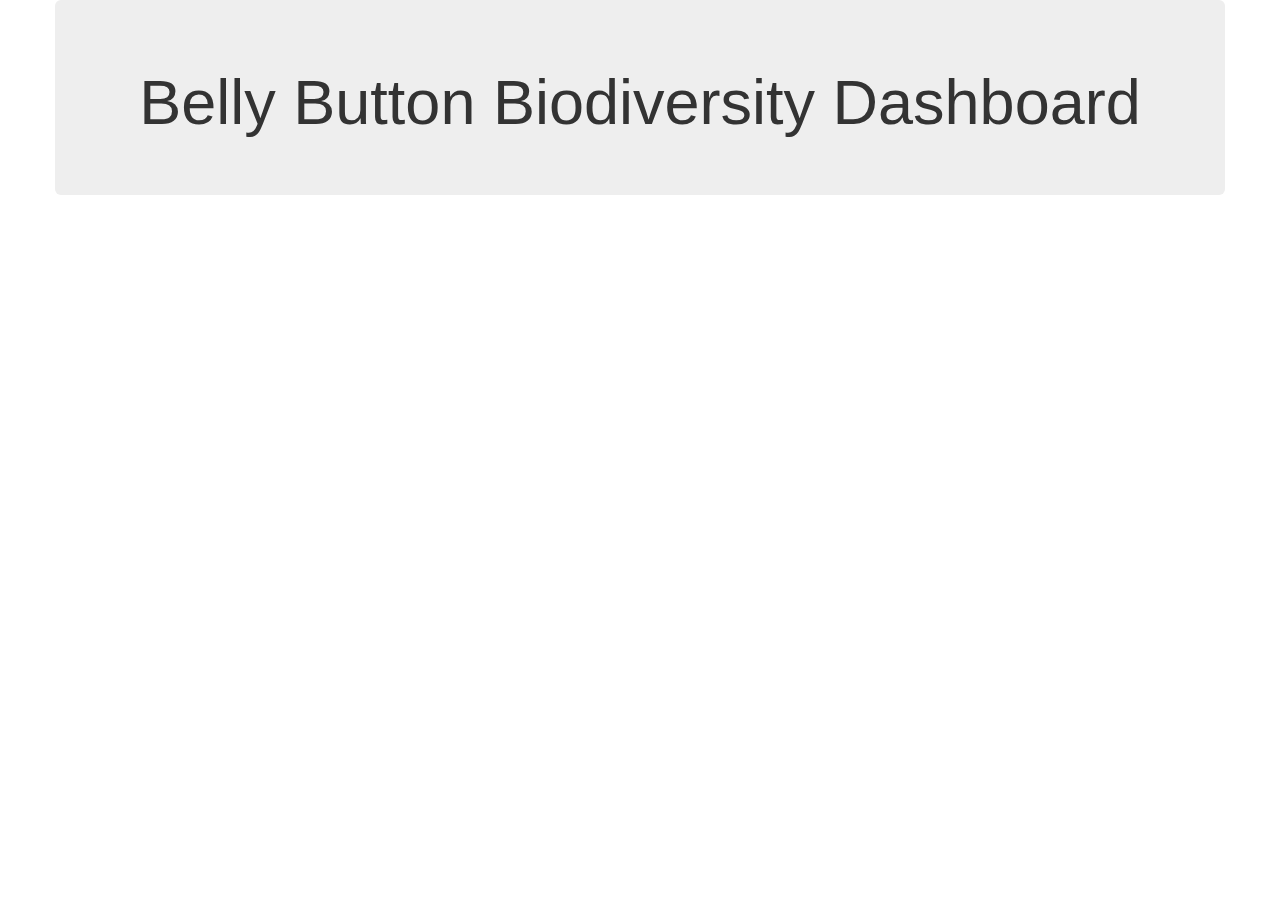
==== belly_button/index.html @ ed629c8c "started index.html setup" ====
<!DOCTYPE html>
<html lang="en">
<head>
    <meta charset="UTF-8">
    <meta http-equiv="X-UA-Compatible" content="IE=edge">
    <meta name="viewport" content="width=device-width, initial-scale=1.0">
    <title>Bellybutton Biodiversity</title>
    <link rel="stylesheet" href="https://maxcdn.bootstrapcdn.com/bootstrap/3.3.7/css/bootstrap.min.css">
    <!-- <script src="https://d3js.org/d3.v5.min.js"></script>
    <script src="https://cdn.plot.ly/plotly-latest.min.js"></script> -->
</head>
<body>
    <div class="container">
        <div class="row">
            <div class="col-md-12 jumbotron text-center">
                <h1>Belly Button Biodiversity Dashboard</h1>
            </div>
        </div>
        <div class="row">

        </div>
        <div class="row">

        </div>
    </div>
</body>
</html>
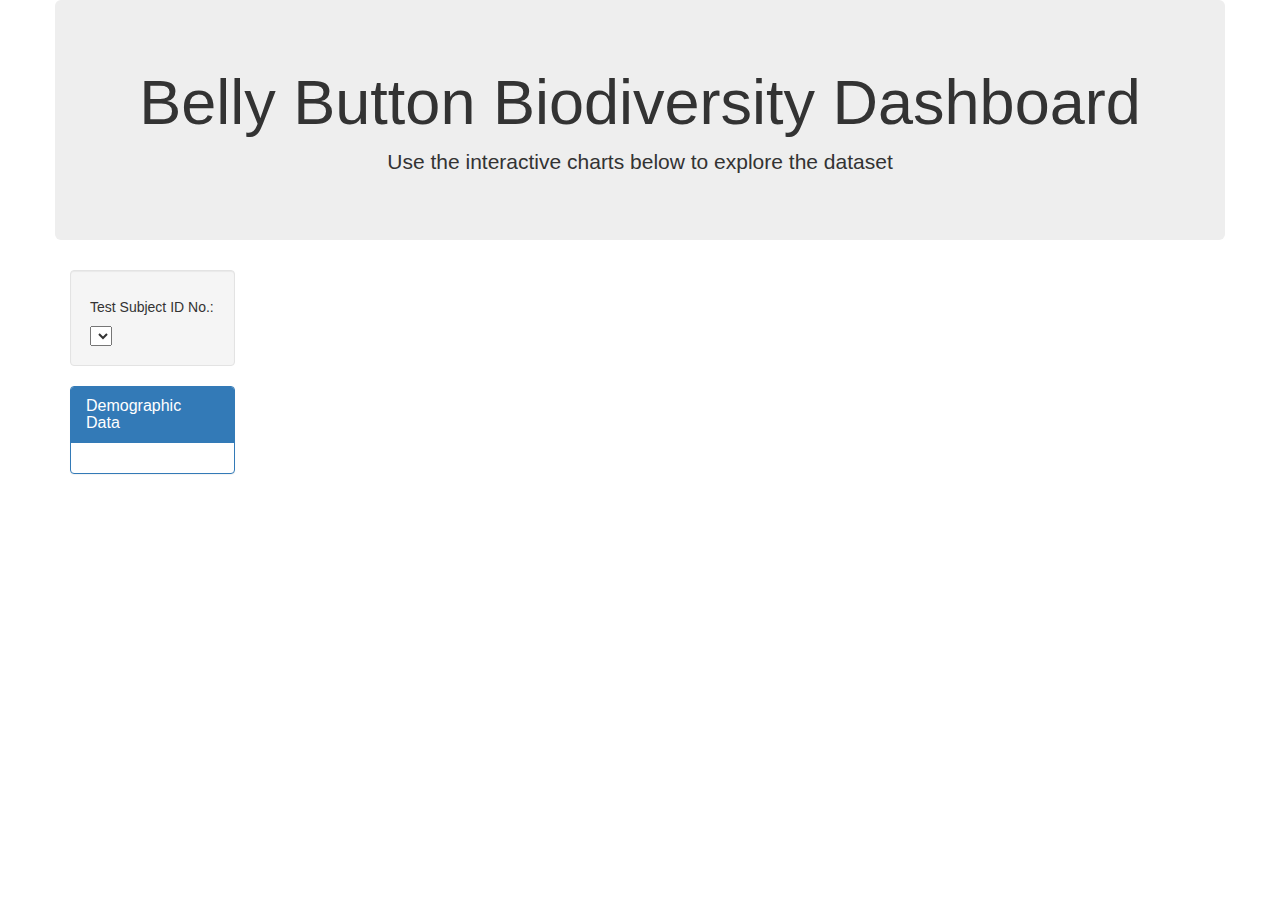
==== commit 8ea700d0: "fixed div strecting across the screen" ====
--- a/belly_button/index.html
+++ b/belly_button/index.html
@@ -6,22 +6,49 @@
     <meta name="viewport" content="width=device-width, initial-scale=1.0">
     <title>Bellybutton Biodiversity</title>
     <link rel="stylesheet" href="https://maxcdn.bootstrapcdn.com/bootstrap/3.3.7/css/bootstrap.min.css">
-    <!-- <script src="https://d3js.org/d3.v5.min.js"></script>
-    <script src="https://cdn.plot.ly/plotly-latest.min.js"></script> -->
 </head>
 <body>
     <div class="container">
         <div class="row">
-            <div class="col-md-12 jumbotron text-center">
+            <div class="col-md-12 jumbotron text-center bg-dark">
                 <h1>Belly Button Biodiversity Dashboard</h1>
+                <p>
+                    Use the interactive charts below to explore the dataset
+                </p>
             </div>
         </div>
         <div class="row">
-
+            <div class="col-md-2">
+                <div class="well">
+                    <h5>Test Subject ID No.:</h5>
+                    <select id="selDataset" onchange="optionChanged(this.value)"></select>
+                </div>
+                <div class="panel panel-primary">
+                    <div class="panel-heading">
+                        <h3 class="panel-title">Demographic Data</h3>
+                    </div>
+                    <div id="sample-metadata" class="panel-body"></div>
+                </div>
+            </div>
+            <div class="col-md-5">
+                <div id="bar"></div>
+            </div>
+            <div class="col-md-5">
+                <div id="gauge"></div>
+            </div>
         </div>
         <div class="row">
-
+           <div class="col-md-12">
+            <div id="bubble"></div>
+           </div> 
         </div>
     </div>
+
+
+    <script src="https://d3js.org/d3.v5.min.js"></script>
+    <script src="https://cdn.plot.ly/plotly-latest.min.js"></script>
+    <script src="./static/js/app.js"></script>
+    <script src="./static/js/bonus.js"></script>
+
 </body>
 </html>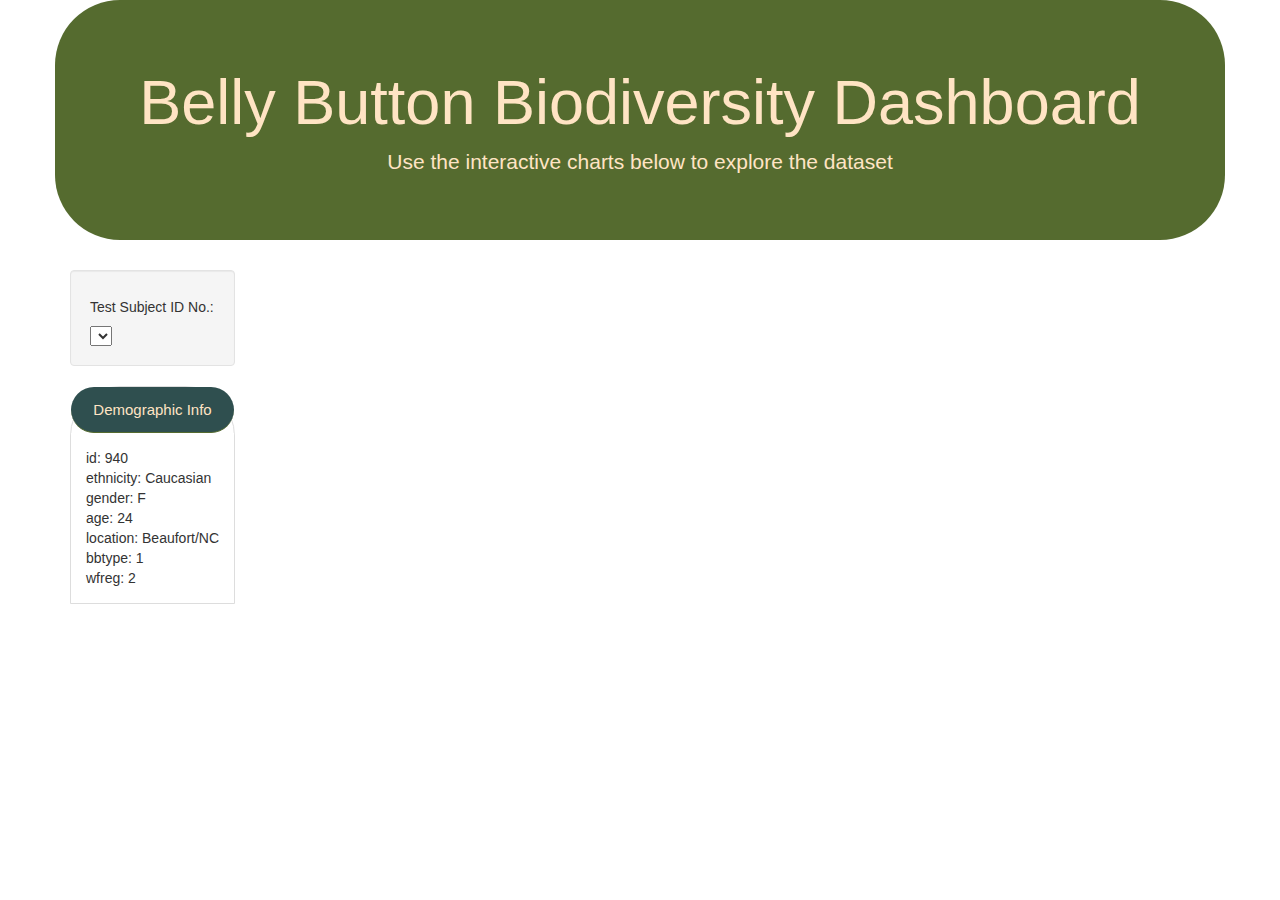
==== commit 44abad2b: "added custom style in style.css" ====
--- a/belly_button/index.html
+++ b/belly_button/index.html
@@ -5,12 +5,13 @@
     <meta http-equiv="X-UA-Compatible" content="IE=edge">
     <meta name="viewport" content="width=device-width, initial-scale=1.0">
     <title>Bellybutton Biodiversity</title>
-    <link rel="stylesheet" href="https://maxcdn.bootstrapcdn.com/bootstrap/3.3.7/css/bootstrap.min.css">
+    <link rel="stylesheet" href="https://maxcdn.bootstrapcdn.com/bootstrap/3.3.7/css/bootstrap.min.css"> <!-- link to bootstrap css -->
+    <link rel="stylesheet" href="./static/js/style.css"> <!-- link to custom css -->
 </head>
 <body>
     <div class="container">
         <div class="row">
-            <div class="col-md-12 jumbotron text-center bg-dark">
+            <div class="col-md-12 jumbotron jumbo-style text-center">
                 <h1>Belly Button Biodiversity Dashboard</h1>
                 <p>
                     Use the interactive charts below to explore the dataset
@@ -23,11 +24,19 @@
                     <h5>Test Subject ID No.:</h5>
                     <select id="selDataset" onchange="optionChanged(this.value)"></select>
                 </div>
-                <div class="panel panel-primary">
+                <div class="panel panel-custom">
                     <div class="panel-heading">
-                        <h3 class="panel-title">Demographic Data</h3>
+                        <h3 class="panel-title text-center">Demographic Info</h3>
                     </div>
-                    <div id="sample-metadata" class="panel-body"></div>
+                    <div id="sample-metadata" class="panel-body">
+                        <div>id: 940</div>
+                        <div>ethnicity: Caucasian</div>
+                        <div>gender: F</div>
+                        <div>age: 24</div>
+                        <div>location: Beaufort/NC</div>
+                        <div>bbtype: 1</div>
+                        <div>wfreg: 2</div> 
+                    </div>
                 </div>
             </div>
             <div class="col-md-5">
@@ -44,7 +53,6 @@
         </div>
     </div>
 
-
     <script src="https://d3js.org/d3.v5.min.js"></script>
     <script src="https://cdn.plot.ly/plotly-latest.min.js"></script>
     <script src="./static/js/app.js"></script>
--- a/belly_button/static/js/style.css
+++ b/belly_button/static/js/style.css
@@ -0,0 +1,37 @@
+/* set customer color and border for bootstrap jumbotron  */
+.jumbo-style {
+    color: bisque;
+    background-color: darkolivegreen;
+}
+.container .jumbotron {
+    border-radius: 65px;
+}
+
+/* customize panel layout    */
+/* base custom panel setup from https://jsfiddle.net/p0ut4f7e/    */
+.panel-custom {
+    border: 1px solid #ddd;
+    box-shadow:none;
+    border-top-left-radius: 50px;
+    border-top-right-radius: 50px;
+    border-bottom-left-radius: 0px;
+    border-bottom-right-radius: 0px;
+    white-space: nowrap;
+}
+.panel-custom>.panel-heading {
+    color: bisque;
+    background-color: darkslategray;
+    border-color: darkolivegreen;
+    border-radius:40px;
+}
+.panel-custom>.panel-heading>.panel-title {
+    font-size: 15px;
+    font-family:"Lato", Helvetica, Arial, sans-serif;
+    line-height: 1.7;
+}
+.panel-custom>.panel-body {
+    background-color: white;
+    border-color: darkolivegreen;
+    font-size: 14px;
+    font-family:"Lato", Helvetica, Arial, sans-serif;
+}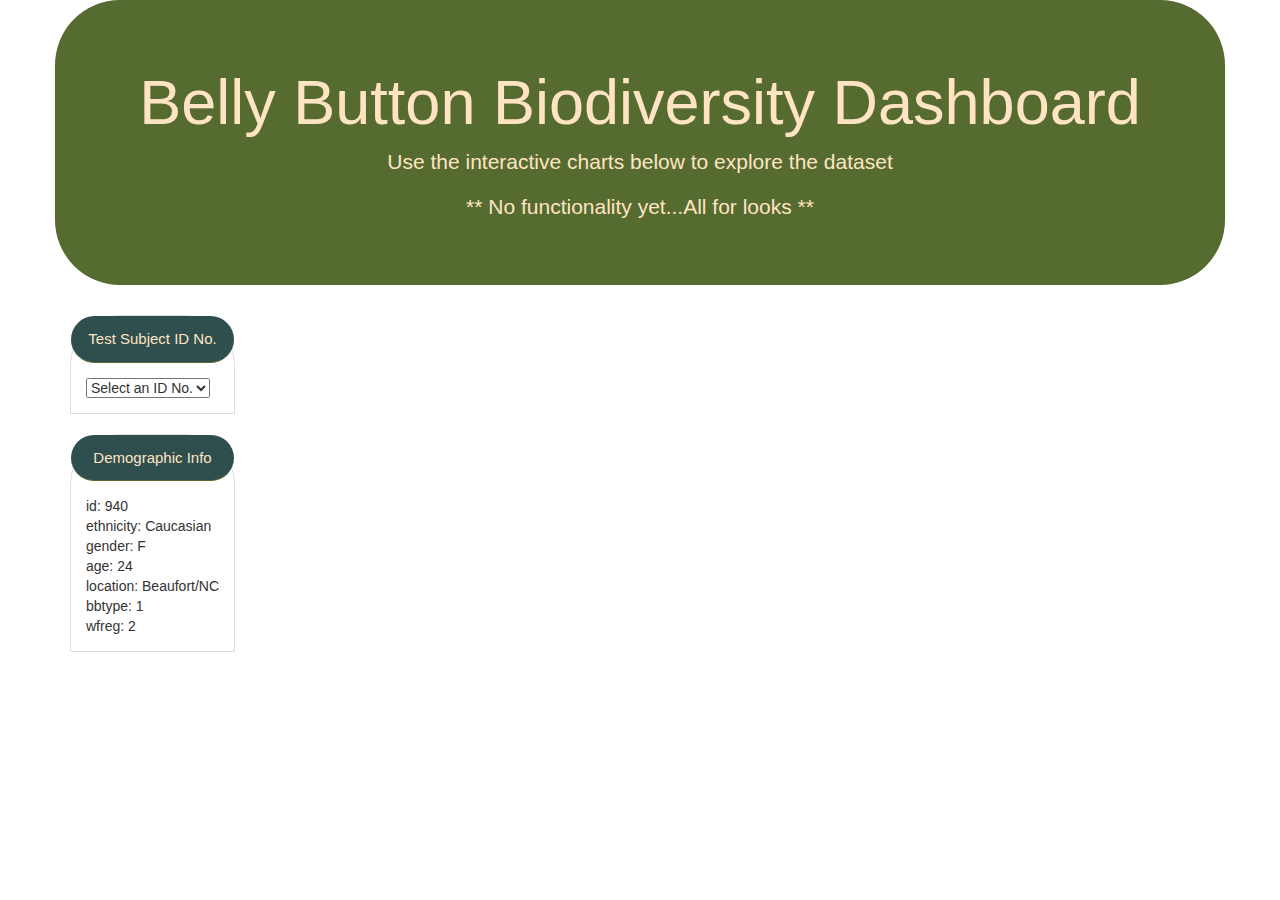
==== commit e972bec8: "changed well tag to div panel. started app.js" ====
--- a/belly_button/index.html
+++ b/belly_button/index.html
@@ -16,13 +16,22 @@
                 <p>
                     Use the interactive charts below to explore the dataset
                 </p>
+                <p>
+                    ** No functionality yet...All for looks **
+                </p>
             </div>
         </div>
         <div class="row">
             <div class="col-md-2">
-                <div class="well">
-                    <h5>Test Subject ID No.:</h5>
-                    <select id="selDataset" onchange="optionChanged(this.value)"></select>
+                <div class="panel panel-custom">
+                    <div class="panel-heading">
+                        <h3 class="panel-title text-center">Test Subject ID No.</h3>
+                    </div>
+                    <div id="sample-metadata" class="panel-body">
+                        <select id="selDataset" onchange="optionChanged(this.value)">
+                            <option value="none" selected disabled hidden>Select an ID No.</option>
+                        </select>
+                    </div>
                 </div>
                 <div class="panel panel-custom">
                     <div class="panel-heading">
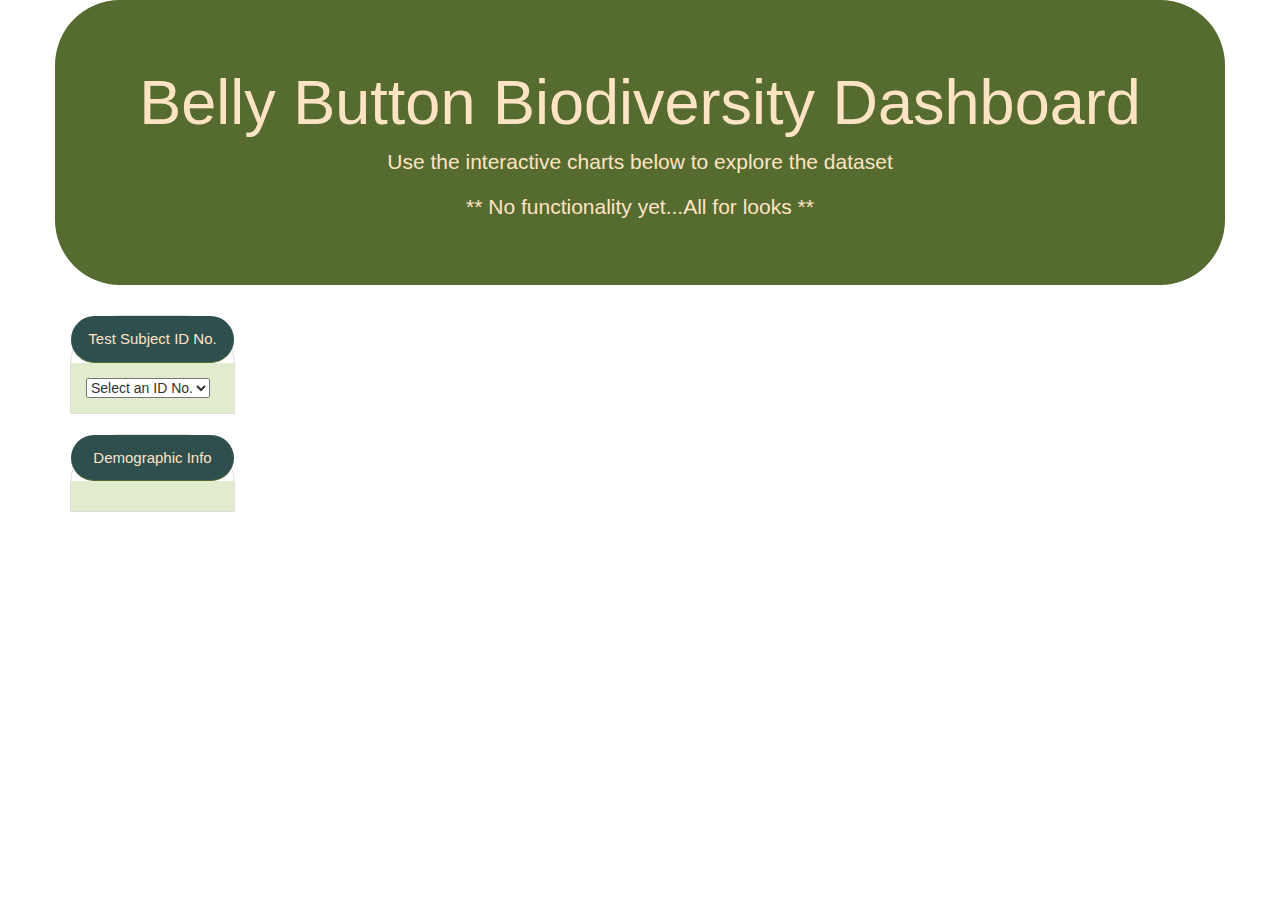
==== commit 68a5d045: "started messing around with d3 lib" ====
--- a/belly_button/index.html
+++ b/belly_button/index.html
@@ -27,7 +27,7 @@
                     <div class="panel-heading">
                         <h3 class="panel-title text-center">Test Subject ID No.</h3>
                     </div>
-                    <div id="sample-metadata" class="panel-body">
+                    <div id="sample-id" class="panel-body">
                         <select id="selDataset" onchange="optionChanged(this.value)">
                             <option value="none" selected disabled hidden>Select an ID No.</option>
                         </select>
@@ -38,13 +38,16 @@
                         <h3 class="panel-title text-center">Demographic Info</h3>
                     </div>
                     <div id="sample-metadata" class="panel-body">
-                        <div>id: 940</div>
+
+
+
+                        <!-- <div>id: 940</div>
                         <div>ethnicity: Caucasian</div>
                         <div>gender: F</div>
                         <div>age: 24</div>
                         <div>location: Beaufort/NC</div>
                         <div>bbtype: 1</div>
-                        <div>wfreg: 2</div> 
+                        <div>wfreg: 2</div>  -->
                     </div>
                 </div>
             </div>
@@ -62,10 +65,17 @@
         </div>
     </div>
 
+
+  
+
+
     <script src="https://d3js.org/d3.v5.min.js"></script>
     <script src="https://cdn.plot.ly/plotly-latest.min.js"></script>
     <script src="./static/js/app.js"></script>
-    <script src="./static/js/bonus.js"></script>
+    <!-- <script src="./static/js/bonus.js"></script> -->
+
+
+
 
 </body>
 </html>--- a/belly_button/static/js/style.css
+++ b/belly_button/static/js/style.css
@@ -15,8 +15,7 @@
     border-top-left-radius: 50px;
     border-top-right-radius: 50px;
     border-bottom-left-radius: 0px;
-    border-bottom-right-radius: 0px;
-    white-space: nowrap;
+    border-bottom-right-radius: 0px
 }
 .panel-custom>.panel-heading {
     color: bisque;
@@ -30,7 +29,7 @@
     line-height: 1.7;
 }
 .panel-custom>.panel-body {
-    background-color: white;
+    background-color: rgb(225, 235, 206);
     border-color: darkolivegreen;
     font-size: 14px;
     font-family:"Lato", Helvetica, Arial, sans-serif;
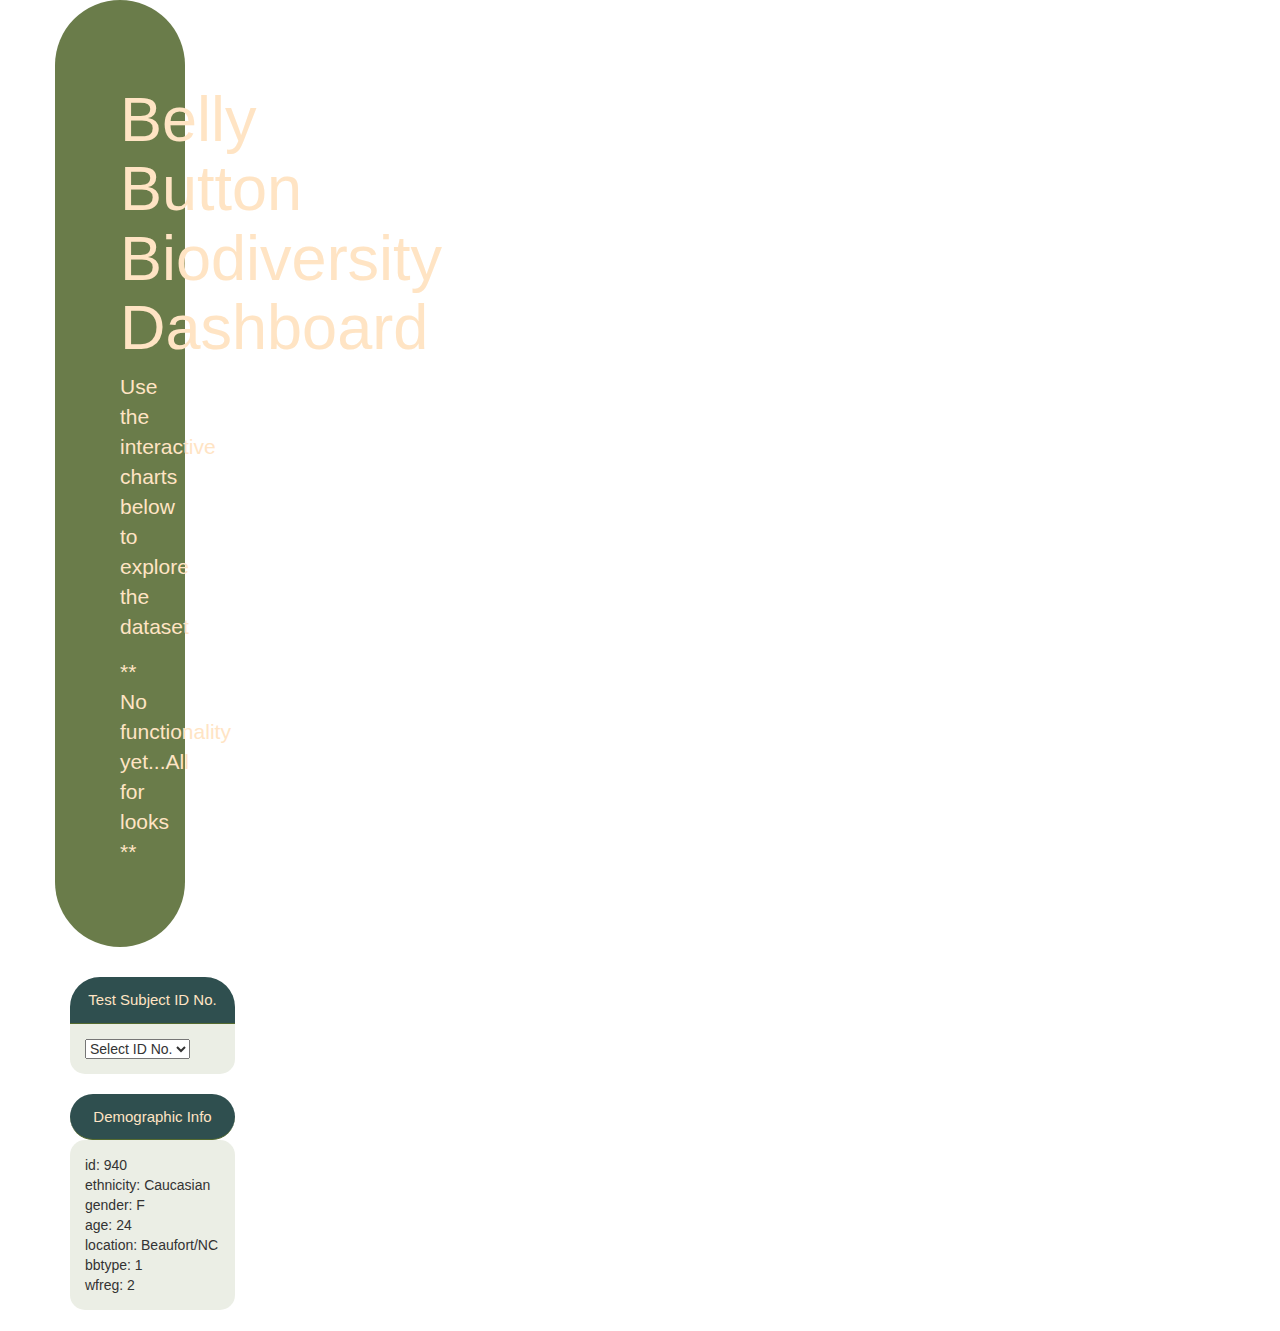
==== commit ffa9746c: "read in json, created charts from data" ====
--- a/belly_button/index.html
+++ b/belly_button/index.html
@@ -5,7 +5,8 @@
     <meta http-equiv="X-UA-Compatible" content="IE=edge">
     <meta name="viewport" content="width=device-width, initial-scale=1.0">
     <title>Bellybutton Biodiversity</title>
-    <link rel="stylesheet" href="https://maxcdn.bootstrapcdn.com/bootstrap/3.3.7/css/bootstrap.min.css"> <!-- link to bootstrap css -->
+    <link rel="stylesheet" href="https://maxcdn.bootstrapcdn.com/bootstrap/3.3.7/css/bootstrap.min.css"> 
+    <link rel="stylesheet" href="https://cdn.jsdelivr.net/npm/bootstrap@4.1.3/dist/css/bootstrap.min.css" integrity="sha384-MCw98/SFnGE8fJT3GXwEOngsV7Zt27NXFoaoApmYm81iuXoPkFOJwJ8ERdknLPMO" crossorigin="anonymous"><!-- link to bootstrap css -->
     <link rel="stylesheet" href="./static/js/style.css"> <!-- link to custom css -->
 </head>
 <body>
@@ -23,31 +24,28 @@
         </div>
         <div class="row">
             <div class="col-md-2">
-                <div class="panel panel-custom">
+                <div class="panel panel-custom1">
                     <div class="panel-heading">
                         <h3 class="panel-title text-center">Test Subject ID No.</h3>
                     </div>
                     <div id="sample-id" class="panel-body">
                         <select id="selDataset" onchange="optionChanged(this.value)">
-                            <option value="none" selected disabled hidden>Select an ID No.</option>
+                            <option value="none" selected disabled hidden>Select ID No.</option>
                         </select>
                     </div>
                 </div>
-                <div class="panel panel-custom">
+                <div class="panel panel-custom2 sticky-top">
                     <div class="panel-heading">
                         <h3 class="panel-title text-center">Demographic Info</h3>
                     </div>
                     <div id="sample-metadata" class="panel-body">
-
-
-
-                        <!-- <div>id: 940</div>
+                        <div>id: 940</div>
                         <div>ethnicity: Caucasian</div>
                         <div>gender: F</div>
                         <div>age: 24</div>
                         <div>location: Beaufort/NC</div>
                         <div>bbtype: 1</div>
-                        <div>wfreg: 2</div>  -->
+                        <div>wfreg: 2</div> 
                     </div>
                 </div>
             </div>
@@ -55,7 +53,7 @@
                 <div id="bar"></div>
             </div>
             <div class="col-md-5">
-                <div id="gauge"></div>
+                <div id="gauge" class="sticky-top"></div>
             </div>
         </div>
         <div class="row">
--- a/belly_button/static/js/style.css
+++ b/belly_button/static/js/style.css
@@ -1,36 +1,77 @@
 /* set customer color and border for bootstrap jumbotron  */
 .jumbo-style {
     color: bisque;
-    background-color: darkolivegreen;
+    background-color: rgb(106, 124, 74);
 }
 .container .jumbotron {
     border-radius: 65px;
+    padding:65px;
+    width: 100px ;
 }
 
 /* customize panel layout    */
 /* base custom panel setup from https://jsfiddle.net/p0ut4f7e/    */
-.panel-custom {
-    border: 1px solid #ddd;
+/* layout for select subject ID No. panel  */
+.panel-custom1 {
+    border: 0px solid #ddd;
     box-shadow:none;
     border-top-left-radius: 50px;
     border-top-right-radius: 50px;
     border-bottom-left-radius: 0px;
     border-bottom-right-radius: 0px
 }
-.panel-custom>.panel-heading {
+.panel-custom1>.panel-heading {
     color: bisque;
     background-color: darkslategray;
     border-color: darkolivegreen;
-    border-radius:40px;
+    border-top-left-radius: 30px;
+    border-top-right-radius: 30px;
+    border-bottom-left-radius: 0px;
+    border-bottom-right-radius: 0px
 }
-.panel-custom>.panel-heading>.panel-title {
+.panel-custom1>.panel-heading>.panel-title {
     font-size: 15px;
     font-family:"Lato", Helvetica, Arial, sans-serif;
     line-height: 1.7;
 }
-.panel-custom>.panel-body {
-    background-color: rgb(225, 235, 206);
+.panel-custom1>.panel-body {
+    background-color: rgb(235, 238, 229);
     border-color: darkolivegreen;
     font-size: 14px;
     font-family:"Lato", Helvetica, Arial, sans-serif;
+    border-top-left-radius: 0px;
+    border-top-right-radius: 0px;
+    border-bottom-left-radius: 15px;
+    border-bottom-right-radius: 15px
+}
+
+/* layout for demographic info panel  */
+.panel-custom2 {
+    border: 0px solid #ddd;
+    box-shadow:none;
+    border-top-left-radius: 50px;
+    border-top-right-radius: 50px;
+    border-bottom-left-radius: 0px;
+    border-bottom-right-radius: 0px
+}
+.panel-custom2>.panel-heading {
+    color: bisque;
+    background-color: darkslategray;
+    border-color: darkolivegreen;
+    border-radius:30px;
+}
+.panel-custom2>.panel-heading>.panel-title {
+    font-size: 15px;
+    font-family:"Lato", Helvetica, Arial, sans-serif;
+    line-height: 1.7;
+}
+.panel-custom2>.panel-body {
+    background-color: rgb(235, 238, 229);
+    border-color: darkolivegreen;
+    font-size: 14px;
+    font-family:"Lato", Helvetica, Arial, sans-serif;
+    border-top-left-radius: 15px;
+    border-top-right-radius: 15px;
+    border-bottom-left-radius: 15px;
+    border-bottom-right-radius: 15px
 }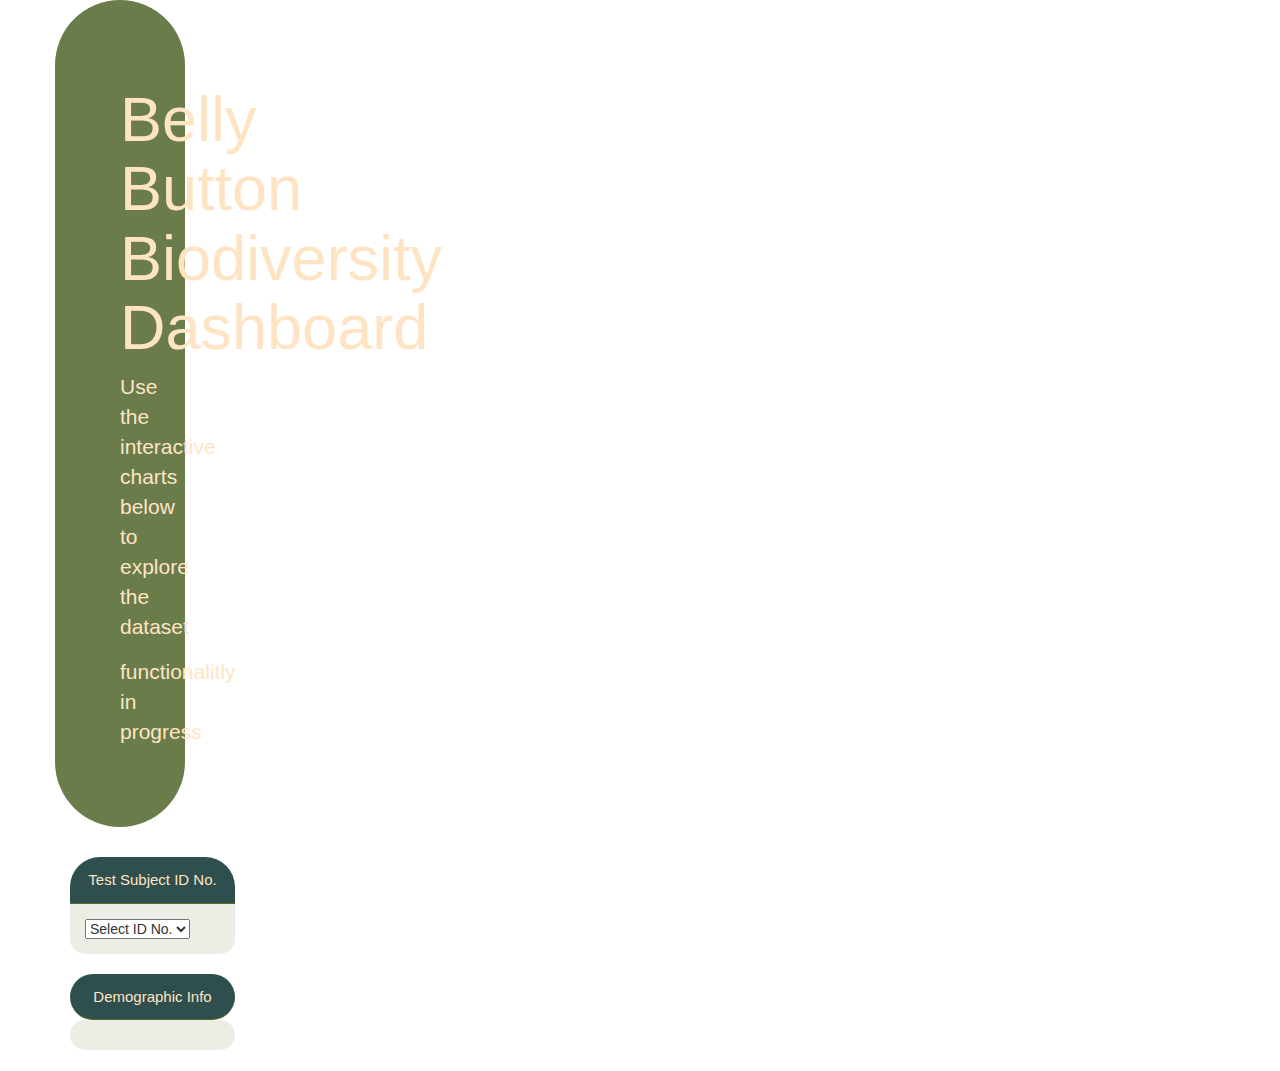
==== commit 3e54b2ec: "added functionality to dropdown and plots" ====
--- a/belly_button/index.html
+++ b/belly_button/index.html
@@ -18,7 +18,7 @@
                     Use the interactive charts below to explore the dataset
                 </p>
                 <p>
-                    ** No functionality yet...All for looks **
+                    functionalitly in progress
                 </p>
             </div>
         </div>
@@ -39,13 +39,6 @@
                         <h3 class="panel-title text-center">Demographic Info</h3>
                     </div>
                     <div id="sample-metadata" class="panel-body">
-                        <div>id: 940</div>
-                        <div>ethnicity: Caucasian</div>
-                        <div>gender: F</div>
-                        <div>age: 24</div>
-                        <div>location: Beaufort/NC</div>
-                        <div>bbtype: 1</div>
-                        <div>wfreg: 2</div> 
                     </div>
                 </div>
             </div>
--- a/belly_button/static/js/style.css
+++ b/belly_button/static/js/style.css
@@ -73,5 +73,6 @@
     border-top-left-radius: 15px;
     border-top-right-radius: 15px;
     border-bottom-left-radius: 15px;
-    border-bottom-right-radius: 15px
+    border-bottom-right-radius: 15px;
+    /* word-break: break-all; */
 }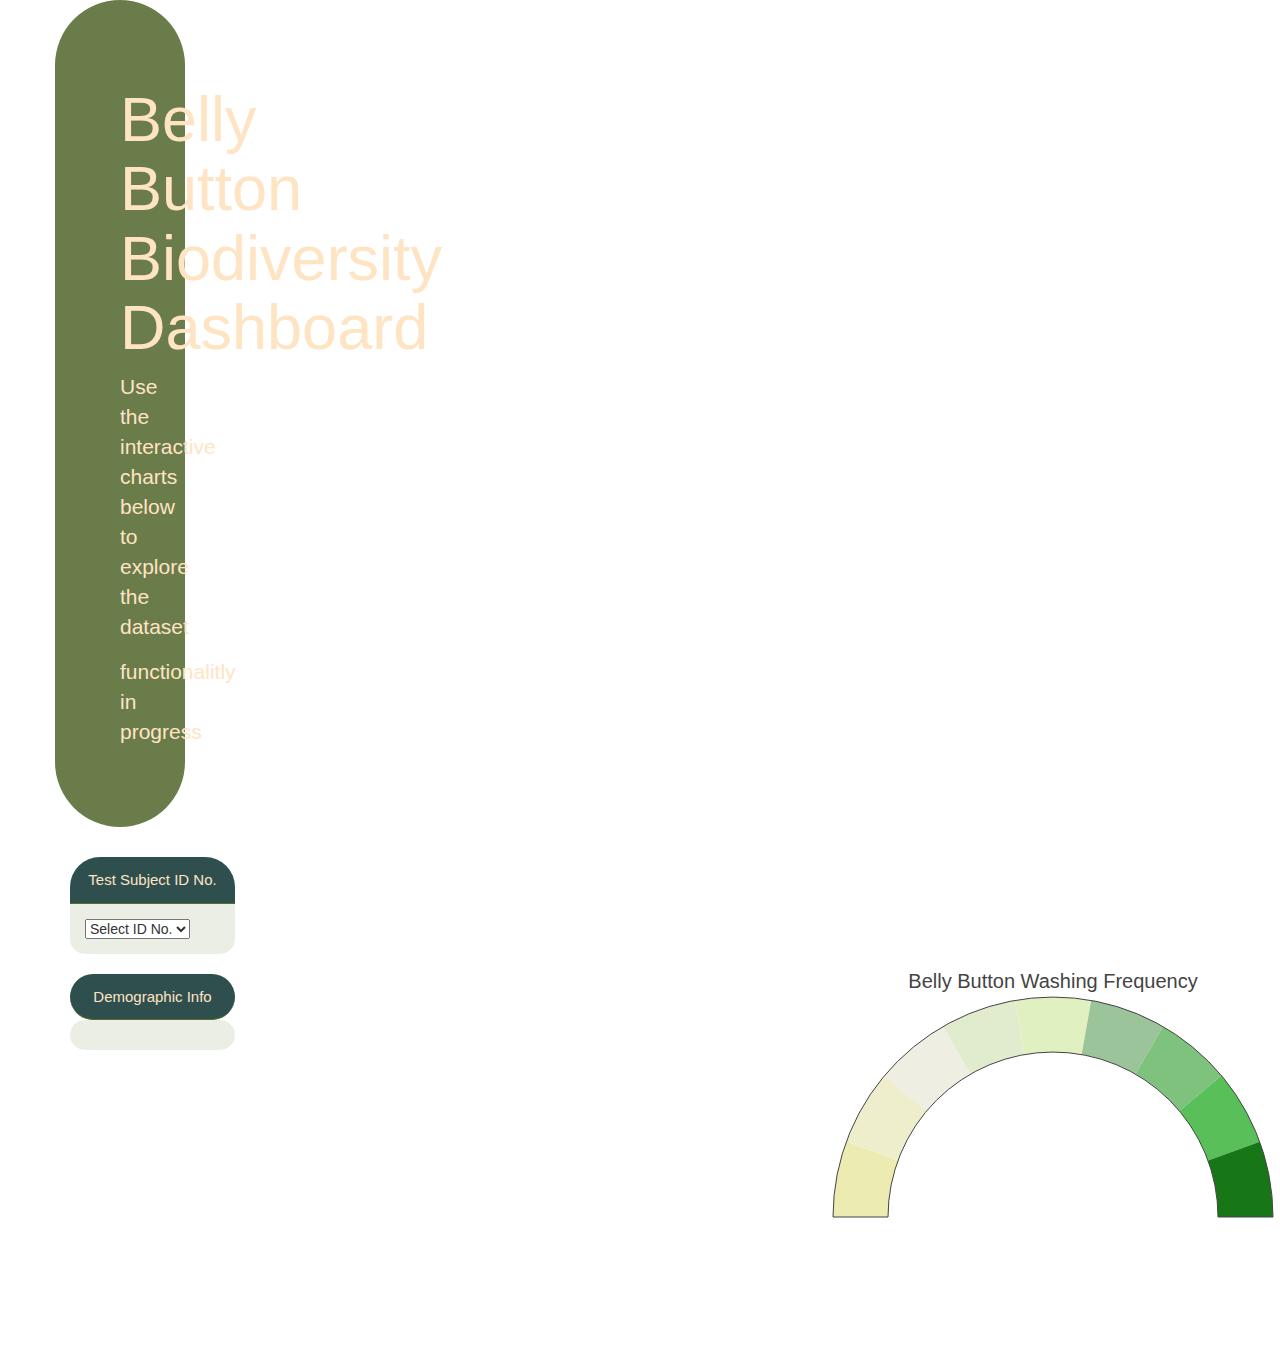
==== commit 5eae4b98: "added additional comments, deleted extra whitespace" ====
--- a/belly_button/index.html
+++ b/belly_button/index.html
@@ -63,7 +63,7 @@
     <script src="https://d3js.org/d3.v5.min.js"></script>
     <script src="https://cdn.plot.ly/plotly-latest.min.js"></script>
     <script src="./static/js/app.js"></script>
-    <!-- <script src="./static/js/bonus.js"></script> -->
+    <script src="./static/js/bonus.js"></script>
 
 
 
